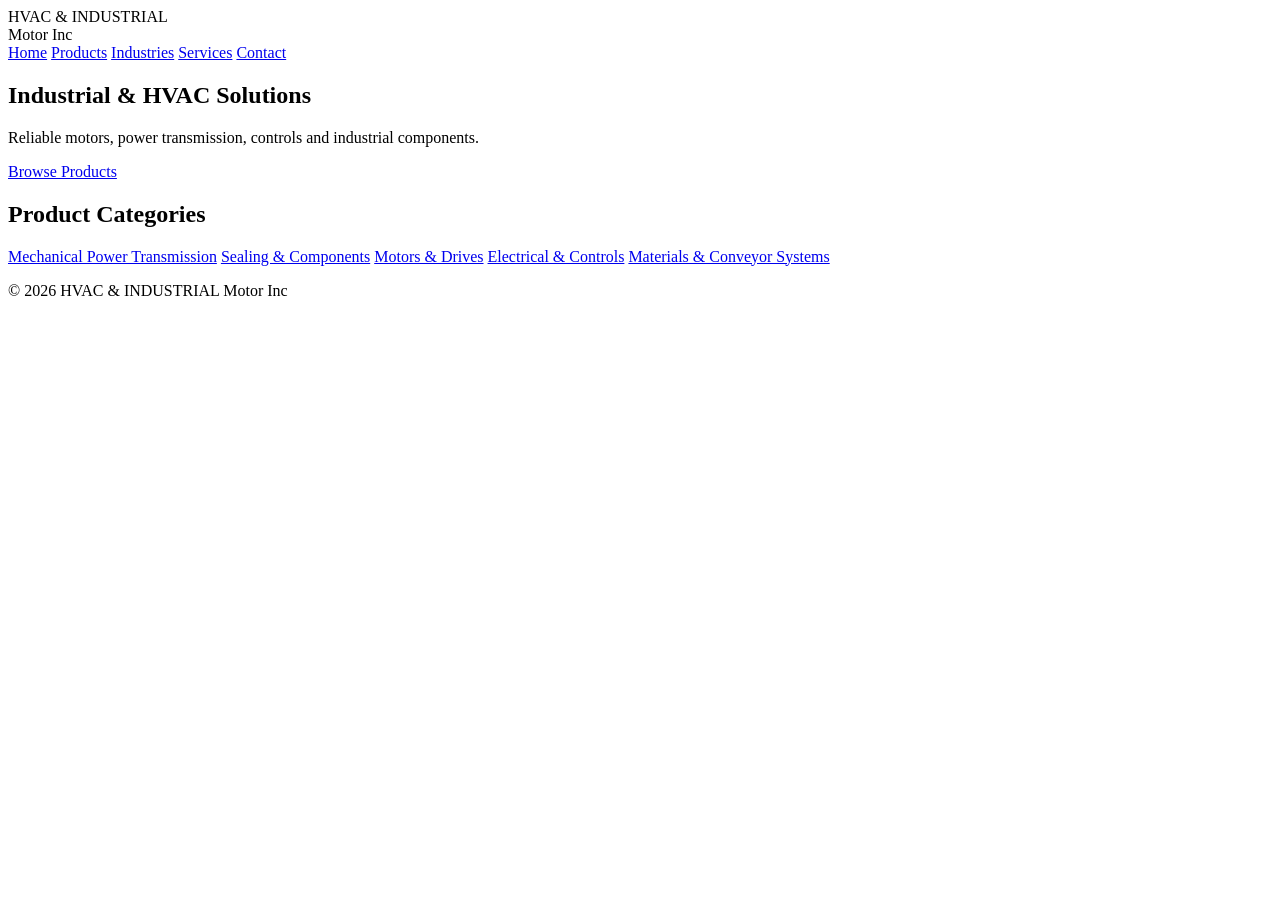
==== index.html @ f73acee6 "1commit" ====
<!DOCTYPE html>
<html lang="en">
<head>
<meta charset="UTF-8">
<meta name="viewport" content="width=device-width, initial-scale=1.0">
<title>HVAC & INDUSTRIAL Motor Inc</title>

<link href="https://fonts.googleapis.com/css2?family=Montserrat:wght@400;600;700&display=swap" rel="stylesheet">
<link rel="stylesheet" href="styles.css">
</head>
<body>

<header class="header">
  <div class="container header-flex">
    <div class="logo">HVAC & INDUSTRIAL<br><span>Motor Inc</span></div>
    <nav>
      <a href="index.html">Home</a>
      <a href="products.html">Products</a>
      <a href="#">Industries</a>
      <a href="#">Services</a>
      <a href="#">Contact</a>
    </nav>
  </div>
</header>

<section class="hero">
  <div class="container">
    <h1>Industrial & HVAC Solutions</h1>
    <p>Reliable motors, power transmission, controls and industrial components.</p>
    <a href="products.html" class="btn">Browse Products</a>
  </div>
</section>

<section class="products-preview">
  <div class="container">
    <h2>Product Categories</h2>

    <div class="grid">
      <a href="category.html?cat=mechanical" class="card">Mechanical Power Transmission</a>
      <a href="category.html?cat=sealing" class="card">Sealing & Components</a>
      <a href="category.html?cat=motors" class="card">Motors & Drives</a>
      <a href="category.html?cat=electrical" class="card">Electrical & Controls</a>
      <a href="category.html?cat=materials" class="card">Materials & Conveyor Systems</a>
    </div>
  </div>
</section>

<footer class="footer">
  <p>© 2026 HVAC & INDUSTRIAL Motor Inc</p>
</footer>

</body>
</html>
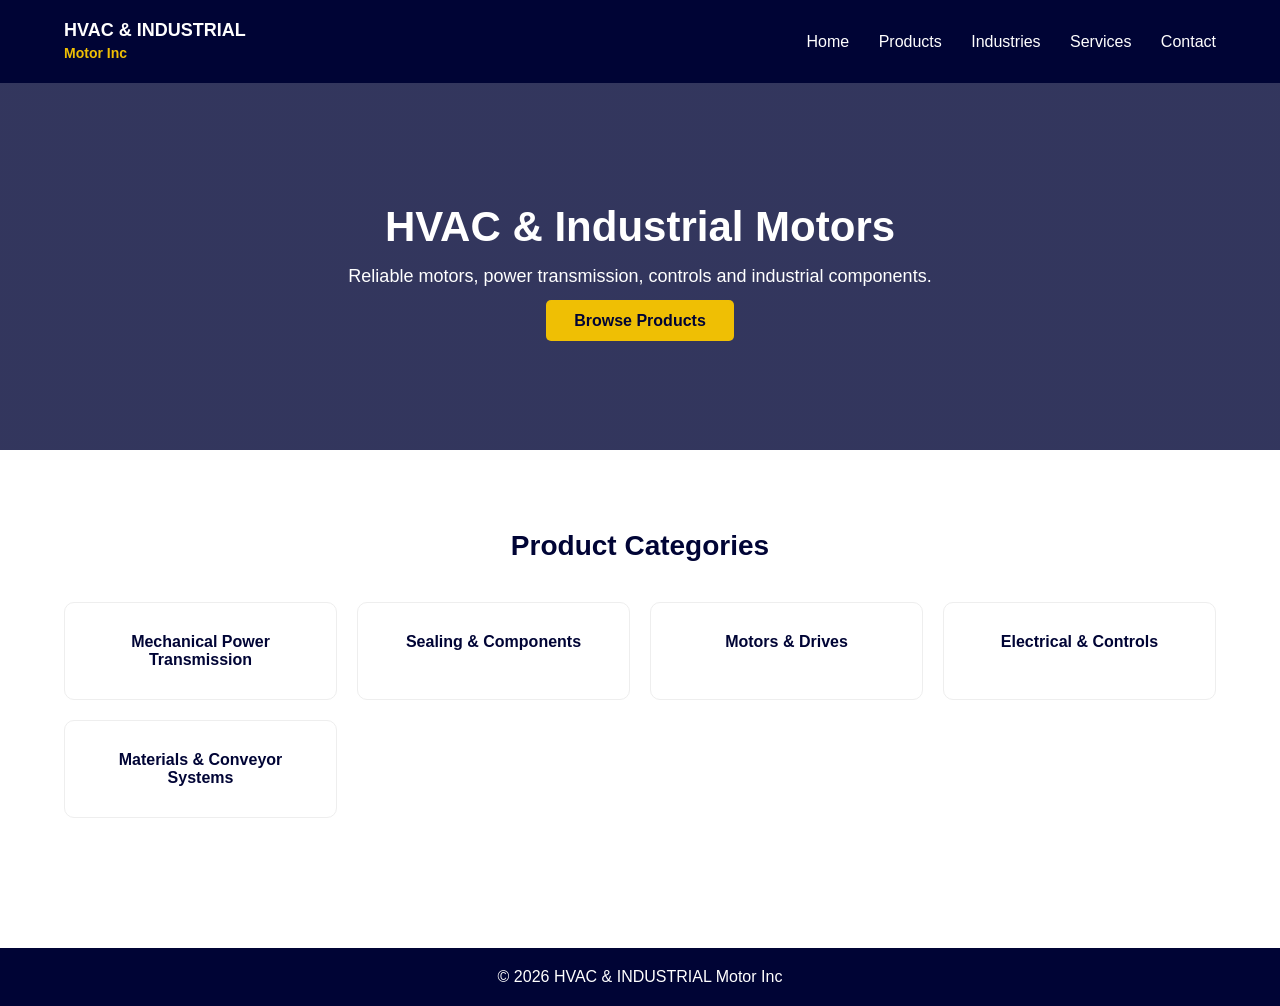
==== commit 289ef449: "name change" ====
--- a/index.html
+++ b/index.html
@@ -25,7 +25,7 @@
 
 <section class="hero">
   <div class="container">
-    <h1>Industrial & HVAC Solutions</h1>
+    <h1>HVAC & Industrial Motors</h1>
     <p>Reliable motors, power transmission, controls and industrial components.</p>
     <a href="products.html" class="btn">Browse Products</a>
   </div>
--- a/styles.css
+++ b/styles.css
@@ -0,0 +1,198 @@
+/* RESET */
+* {
+  margin: 0;
+  padding: 0;
+  box-sizing: border-box;
+}
+
+body {
+  font-family: 'Montserrat', sans-serif;
+  background: #ffffff;
+  color: #000435;
+}
+
+/* GLOBAL */
+.container {
+  width: 90%;
+  max-width: 1200px;
+  margin: auto;
+}
+
+a {
+  text-decoration: none;
+  color: inherit;
+}
+
+/* HEADER */
+.header {
+  background: #000435;
+  color: white;
+  padding: 20px 0;
+}
+
+.header-flex {
+  display: flex;
+  justify-content: space-between;
+  align-items: center;
+}
+
+.logo {
+  font-weight: 700;
+  font-size: 18px;
+  line-height: 1.2;
+}
+
+.logo span {
+  color: #efbf04;
+  font-size: 14px;
+}
+
+nav a {
+  margin-left: 25px;
+  font-weight: 500;
+  transition: 0.3s;
+}
+
+nav a:hover {
+  color: #efbf04;
+}
+
+/* HERO */
+.hero {
+  background: linear-gradient(rgba(0,4,53,0.8), rgba(0,4,53,0.8)),
+              url('https://images.unsplash.com/photo-1581091870622-3b9b8d3f8c9b') center/cover;
+  color: white;
+  padding: 120px 0;
+  text-align: center;
+}
+
+.hero h1 {
+  font-size: 42px;
+  margin-bottom: 15px;
+}
+
+.hero p {
+  font-size: 18px;
+  margin-bottom: 25px;
+}
+
+.btn {
+  background: #efbf04;
+  color: #000435;
+  padding: 12px 28px;
+  border-radius: 5px;
+  font-weight: 600;
+  transition: 0.3s;
+}
+
+.btn:hover {
+  background: #d4a903;
+}
+
+/* PRODUCTS PREVIEW */
+.products-preview {
+  padding: 80px 0;
+  text-align: center;
+}
+
+.products-preview h2 {
+  margin-bottom: 40px;
+  font-size: 28px;
+}
+
+/* GRID */
+.grid {
+  display: grid;
+  grid-template-columns: repeat(auto-fit, minmax(220px, 1fr));
+  gap: 20px;
+}
+
+/* CARDS */
+.card {
+  background: white;
+  border: 1px solid #eee;
+  padding: 30px;
+  border-radius: 10px;
+  transition: 0.3s;
+  font-weight: 600;
+}
+
+.card:hover {
+  transform: translateY(-5px);
+  border-color: #efbf04;
+  box-shadow: 0 10px 25px rgba(0,0,0,0.08);
+}
+
+/* CATALOG */
+.catalog {
+  padding: 80px 0;
+}
+
+.catalog h1 {
+  margin-bottom: 20px;
+}
+
+/* SEARCH */
+#search {
+  width: 100%;
+  padding: 12px;
+  margin-bottom: 30px;
+  border: 1px solid #ccc;
+  border-radius: 5px;
+}
+
+/* PRODUCT CARD (dinámicos) */
+.product {
+  border: 1px solid #eee;
+  padding: 20px;
+  border-radius: 8px;
+  transition: 0.3s;
+}
+
+.product:hover {
+  border-color: #efbf04;
+  box-shadow: 0 5px 15px rgba(0,0,0,0.08);
+}
+
+.product h3 {
+  margin-bottom: 10px;
+}
+
+.product p {
+  font-size: 14px;
+  color: #555;
+}
+
+/* FOOTER */
+.footer {
+  background: #000435;
+  color: white;
+  text-align: center;
+  padding: 20px 0;
+  margin-top: 50px;
+}
+
+/* RESPONSIVE */
+@media (max-width: 768px) {
+  .hero h1 {
+    font-size: 28px;
+  }
+
+  nav {
+    display: none; /* luego puedes hacer menu mobile */
+  }
+}
+
+
+.card img {
+  width: 100%;
+  height: 160px;
+  object-fit: cover;
+  border-radius: 8px;
+  margin-bottom: 10px;
+}
+
+.card h3 {
+  font-size: 16px;
+  text-align: center;
+}
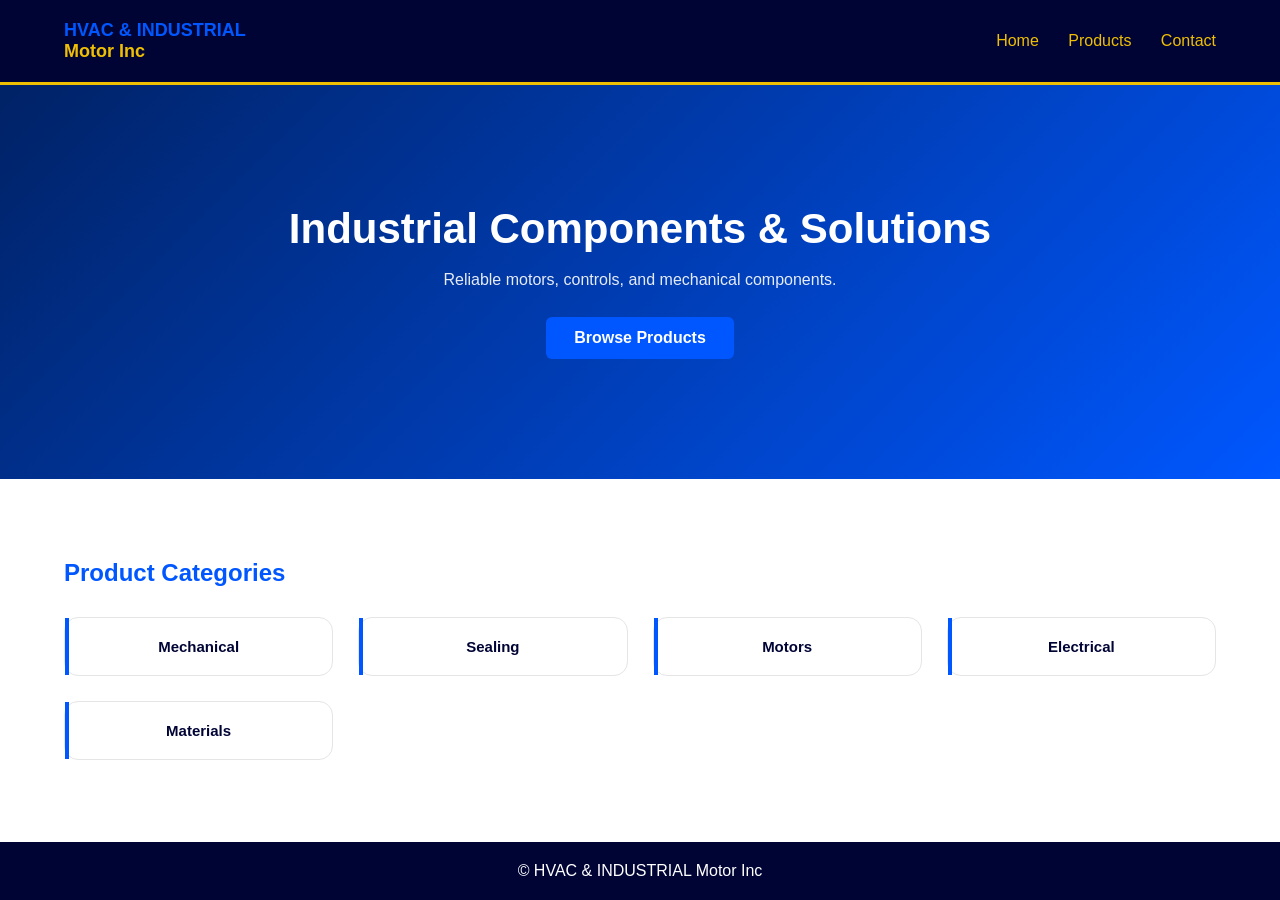
==== commit b4b0b713: "v3" ====
--- a/index.html
+++ b/index.html
@@ -3,51 +3,55 @@
 <head>
 <meta charset="UTF-8">
 <meta name="viewport" content="width=device-width, initial-scale=1.0">
-<title>HVAC & INDUSTRIAL Motor Inc</title>
+<title>HVAC & INDUSTRIAL</title>
 
-<link href="https://fonts.googleapis.com/css2?family=Montserrat:wght@400;600;700&display=swap" rel="stylesheet">
 <link rel="stylesheet" href="styles.css">
 </head>
+
 <body>
 
 <header class="header">
   <div class="container header-flex">
     <div class="logo">HVAC & INDUSTRIAL<br><span>Motor Inc</span></div>
+
     <nav>
       <a href="index.html">Home</a>
       <a href="products.html">Products</a>
-      <a href="#">Industries</a>
-      <a href="#">Services</a>
-      <a href="#">Contact</a>
+      <a href="contact.html">Contact</a>
     </nav>
   </div>
 </header>
 
+<main>
+
 <section class="hero">
   <div class="container">
-    <h1>HVAC & Industrial Motors</h1>
-    <p>Reliable motors, power transmission, controls and industrial components.</p>
+    <h1>Industrial Components & Solutions</h1>
+    <p>Reliable motors, controls, and mechanical components.</p>
     <a href="products.html" class="btn">Browse Products</a>
   </div>
 </section>
 
-<section class="products-preview">
+<section class="catalog">
   <div class="container">
-    <h2>Product Categories</h2>
+    <h1>Product Categories</h1>
 
     <div class="grid">
-      <a href="category.html?cat=mechanical" class="card">Mechanical Power Transmission</a>
-      <a href="category.html?cat=sealing" class="card">Sealing & Components</a>
-      <a href="category.html?cat=motors" class="card">Motors & Drives</a>
-      <a href="category.html?cat=electrical" class="card">Electrical & Controls</a>
-      <a href="category.html?cat=materials" class="card">Materials & Conveyor Systems</a>
+      <a href="category.html?cat=mechanical" class="card"><h3>Mechanical</h3></a>
+      <a href="category.html?cat=sealing" class="card"><h3>Sealing</h3></a>
+      <a href="category.html?cat=motors" class="card"><h3>Motors</h3></a>
+      <a href="category.html?cat=electrical" class="card"><h3>Electrical</h3></a>
+      <a href="category.html?cat=materials" class="card"><h3>Materials</h3></a>
     </div>
+
   </div>
 </section>
 
+</main>
+
 <footer class="footer">
-  <p>© 2026 HVAC & INDUSTRIAL Motor Inc</p>
+  <p>© HVAC & INDUSTRIAL Motor Inc</p>
 </footer>
 
 </body>
-</html>
+</html>
--- a/styles.css
+++ b/styles.css
@@ -1,3 +1,12 @@
+/* VARIABLES */
+:root {
+  --primary-blue: #0057ff;
+  --deep-blue: #000435;
+  --accent-yellow: #efbf04;
+  --light: #ffffff;
+  --gray: #f5f5f5;
+}
+
 /* RESET */
 * {
   margin: 0;
@@ -5,13 +14,23 @@
   box-sizing: border-box;
 }
 
+html, body {
+  height: 100%;
+}
+
 body {
   font-family: 'Montserrat', sans-serif;
-  background: #ffffff;
-  color: #000435;
-}
-
-/* GLOBAL */
+  background: var(--light);
+  color: var(--deep-blue);
+  display: flex;
+  flex-direction: column;
+}
+
+/* LAYOUT */
+main {
+  flex: 1;
+}
+
 .container {
   width: 90%;
   max-width: 1200px;
@@ -25,9 +44,10 @@
 
 /* HEADER */
 .header {
-  background: #000435;
-  color: white;
+  background: var(--deep-blue);
+  color: #fff;
   padding: 20px 0;
+  border-bottom: 3px solid var(--accent-yellow);
 }
 
 .header-flex {
@@ -39,88 +59,123 @@
 .logo {
   font-weight: 700;
   font-size: 18px;
-  line-height: 1.2;
+  color: var(--primary-blue);
 }
 
 .logo span {
-  color: #efbf04;
-  font-size: 14px;
+  color: var(--accent-yellow);
 }
 
 nav a {
   margin-left: 25px;
-  font-weight: 500;
-  transition: 0.3s;
+  color: var(--accent-yellow);
+  transition: 0.25s;
 }
 
 nav a:hover {
-  color: #efbf04;
+  color: #fff;
 }
 
 /* HERO */
 .hero {
-  background: linear-gradient(rgba(0,4,53,0.8), rgba(0,4,53,0.8)),
-              url('https://images.unsplash.com/photo-1581091870622-3b9b8d3f8c9b') center/cover;
-  color: white;
+  background: linear-gradient(135deg, #002266, var(--primary-blue));
+  color: #fff;
   padding: 120px 0;
   text-align: center;
 }
 
 .hero h1 {
   font-size: 42px;
-  margin-bottom: 15px;
+  margin-bottom: 18px;
 }
 
 .hero p {
-  font-size: 18px;
-  margin-bottom: 25px;
-}
-
+  margin-bottom: 28px;
+  opacity: 0.9;
+}
+
+/* BUTTON */
 .btn {
-  background: #efbf04;
-  color: #000435;
+  display: inline-block;
+  background: var(--primary-blue);
+  color: #fff;
   padding: 12px 28px;
-  border-radius: 5px;
+  border-radius: 6px;
   font-weight: 600;
-  transition: 0.3s;
+  transition: 0.25s;
 }
 
 .btn:hover {
-  background: #d4a903;
-}
-
-/* PRODUCTS PREVIEW */
-.products-preview {
-  padding: 80px 0;
-  text-align: center;
-}
-
-.products-preview h2 {
-  margin-bottom: 40px;
-  font-size: 28px;
+  background: var(--accent-yellow);
+  color: #000;
 }
 
 /* GRID */
 .grid {
   display: grid;
   grid-template-columns: repeat(auto-fit, minmax(220px, 1fr));
-  gap: 20px;
-}
-
-/* CARDS */
+  gap: 25px;
+}
+
+/* CARD */
 .card {
-  background: white;
-  border: 1px solid #eee;
-  padding: 30px;
-  border-radius: 10px;
-  transition: 0.3s;
+  background: #fff;
+  border-radius: 14px;
+  padding: 20px;
+  text-align: center;
+  cursor: pointer;
+  border: 1px solid #e5e5e5;
+  transition: 0.25s;
+  position: relative;
+}
+
+.card::before {
+  content: "";
+  position: absolute;
+  left: 0;
+  top: 0;
+  width: 4px;
+  height: 100%;
+  background: var(--primary-blue);
+  transition: 0.25s;
+}
+
+.card:hover {
+  transform: translateY(-6px);
+  box-shadow: 0 12px 30px rgba(0,0,0,0.08);
+}
+
+.card:hover::before {
+  background: var(--accent-yellow);
+}
+
+/* IMAGES */
+.card img {
+  width: 100%;
+  height: 130px;
+  object-fit: contain;
+  padding: 10px;
+  margin-bottom: 10px;
+  transition: 0.25s;
+}
+
+.img-small {
+  height: 105px !important;
+  transform: scale(0.95);
+}
+
+.card:hover img {
+  transform: scale(1.05);
+}
+
+.card:hover .img-small {
+  transform: scale(1);
+}
+
+/* TITLES */
+.card h3 {
+  font-size: 15px;
   font-weight: 600;
-}
-
-.card:hover {
-  transform: translateY(-5px);
-  border-color: #efbf04;
-  box-shadow: 0 10px 25px rgba(0,0,0,0.08);
 }
 
 /* CATALOG */
@@ -129,7 +184,8 @@
 }
 
 .catalog h1 {
-  margin-bottom: 20px;
+  margin-bottom: 30px;
+  color: var(--primary-blue);
 }
 
 /* SEARCH */
@@ -137,62 +193,155 @@
   width: 100%;
   padding: 12px;
   margin-bottom: 30px;
+  border-radius: 6px;
   border: 1px solid #ccc;
-  border-radius: 5px;
-}
-
-/* PRODUCT CARD (dinámicos) */
-.product {
-  border: 1px solid #eee;
-  padding: 20px;
-  border-radius: 8px;
-  transition: 0.3s;
-}
-
-.product:hover {
-  border-color: #efbf04;
-  box-shadow: 0 5px 15px rgba(0,0,0,0.08);
-}
-
-.product h3 {
-  margin-bottom: 10px;
-}
-
-.product p {
-  font-size: 14px;
-  color: #555;
+}
+
+/* CONTACT */
+.contact-page {
+  padding: 100px 0;
+  text-align: center;
+}
+
+.contact-grid {
+  display: grid;
+  gap: 20px;
+  justify-content: center;
+}
+
+.contact-card {
+  background: var(--gray);
+  padding: 15px 25px;
+  border-radius: 10px;
+  transition: 0.25s;
+}
+
+.contact-card:hover {
+  background: var(--accent-yellow);
+  color: #000;
+  transform: translateY(-4px);
 }
 
 /* FOOTER */
 .footer {
-  background: #000435;
-  color: white;
-  text-align: center;
-  padding: 20px 0;
-  margin-top: 50px;
+  background: var(--deep-blue);
+  color: #fff;
+  text-align: center;
+  padding: 20px;
+  margin-top: auto;
 }
 
 /* RESPONSIVE */
 @media (max-width: 768px) {
+
+  .header-flex {
+    flex-direction: column;
+    gap: 10px;
+  }
+
+  nav {
+    display: none;
+  }
+
   .hero h1 {
     font-size: 28px;
   }
 
-  nav {
-    display: none; /* luego puedes hacer menu mobile */
-  }
-}
-
-
-.card img {
+  .grid {
+    grid-template-columns: repeat(2, 1fr);
+    gap: 15px;
+  }
+
+  .card {
+    padding: 15px;
+  }
+
+  .card img {
+    height: 110px;
+  }
+
+  .img-small {
+    height: 90px !important;
+  }
+
+  .card h3 {
+    font-size: 13px;
+  }
+}
+
+/* LOCATION */
+.location {
+  padding: 100px 0;
+  background: #f9fafc;
+}
+
+.location h2 {
+  text-align: center;
+  margin-bottom: 50px;
+  color: var(--primary-blue);
+  font-size: 28px;
+}
+
+.location-grid {
+  display: grid;
+  grid-template-columns: 1fr 1fr;
+  gap: 50px;
+  align-items: center;
+}
+
+/* INFO */
+.location-info {
+  background: #fff;
+  padding: 30px;
+  border-radius: 14px;
+  border: 1px solid #e5e5e5;
+  box-shadow: 0 10px 30px rgba(0,0,0,0.05);
+}
+
+.location-info h3 {
+  margin-bottom: 10px;
+}
+
+.location-info p {
+  margin-bottom: 8px;
+  color: #444;
+}
+
+/* 🔥 CLICKABLE ADDRESS */
+.location-link {
+  display: block;
+  margin-bottom: 15px;
+  transition: 0.2s;
+}
+
+.location-link:hover {
+  color: var(--primary-blue);
+  transform: translateX(5px);
+}
+
+/* MAP */
+.map-box {
   width: 100%;
-  height: 160px;
-  object-fit: cover;
-  border-radius: 8px;
-  margin-bottom: 10px;
-}
-
-.card h3 {
-  font-size: 16px;
-  text-align: center;
+  height: 380px;
+  border-radius: 14px;
+  overflow: hidden;
+  box-shadow: 0 10px 30px rgba(0,0,0,0.08);
+}
+
+.map-box iframe {
+  width: 100%;
+  height: 100%;
+  border: 0;
+}
+
+/* MOBILE */
+@media (max-width: 768px) {
+  .location-grid {
+    grid-template-columns: 1fr;
+    gap: 30px;
+  }
+
+  .map-box {
+    height: 300px;
+  }
 }
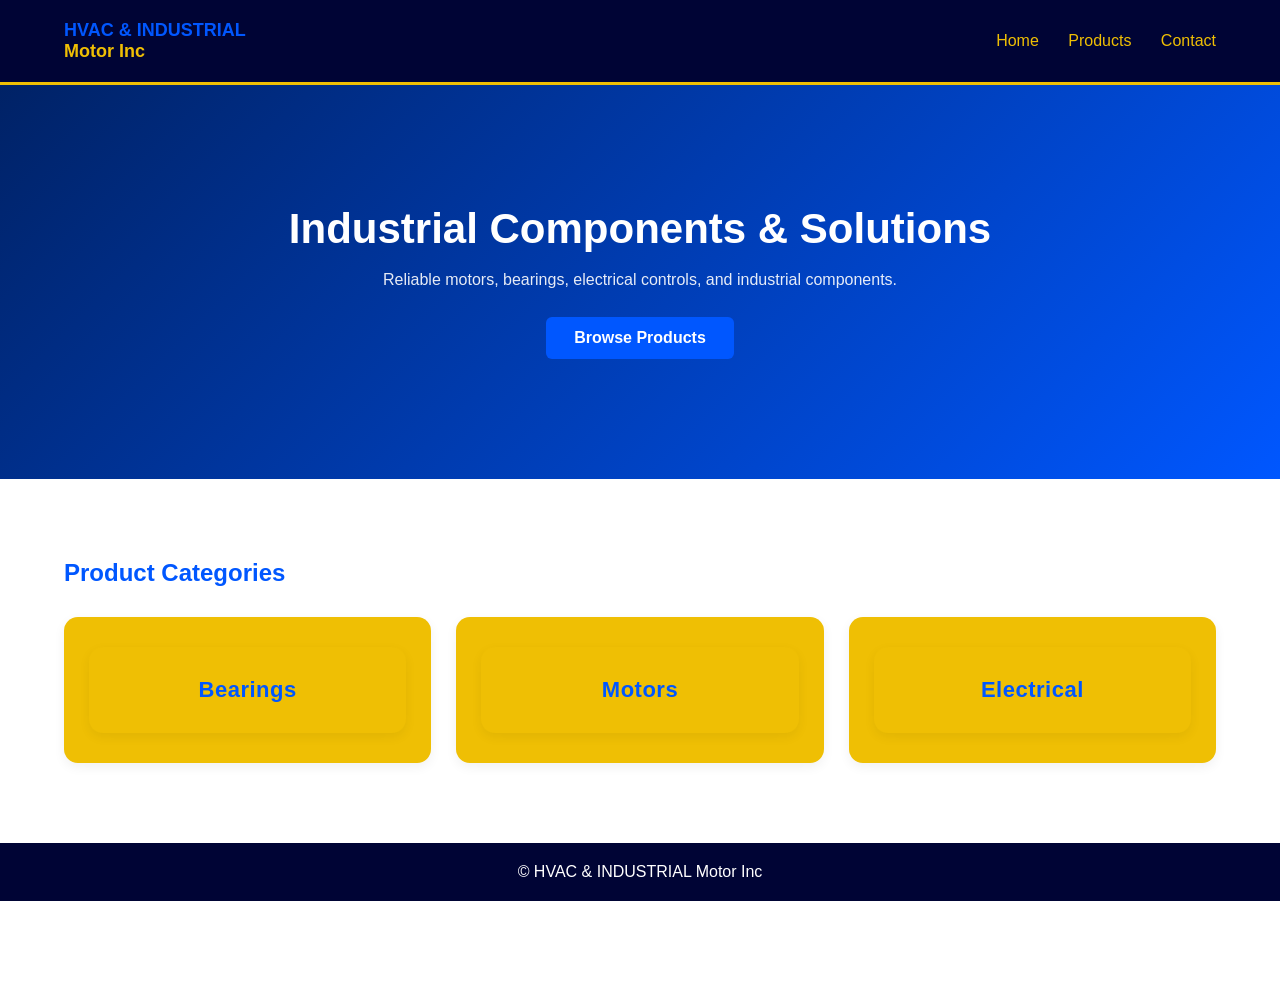
==== commit 52d7ab4b: "pagev4" ====
--- a/index.html
+++ b/index.html
@@ -12,39 +12,112 @@
 
 <header class="header">
   <div class="container header-flex">
-    <div class="logo">HVAC & INDUSTRIAL<br><span>Motor Inc</span></div>
+
+    <div class="logo">
+      HVAC & INDUSTRIAL<br>
+      <span>Motor Inc</span>
+    </div>
 
     <nav>
       <a href="index.html">Home</a>
       <a href="products.html">Products</a>
       <a href="contact.html">Contact</a>
     </nav>
+
   </div>
 </header>
 
 <main>
 
+<!-- HERO -->
 <section class="hero">
   <div class="container">
+
     <h1>Industrial Components & Solutions</h1>
-    <p>Reliable motors, controls, and mechanical components.</p>
-    <a href="products.html" class="btn">Browse Products</a>
+
+    <p>
+      Reliable motors, bearings, electrical controls,
+      and industrial components.
+    </p>
+
+    <a href="products.html" class="btn">
+      Browse Products
+    </a>
+
   </div>
 </section>
 
+<!-- PRODUCT CATEGORIES -->
 <section class="catalog">
+
   <div class="container">
+
     <h1>Product Categories</h1>
 
     <div class="grid">
-      <a href="category.html?cat=mechanical" class="card"><h3>Mechanical</h3></a>
-      <a href="category.html?cat=sealing" class="card"><h3>Sealing</h3></a>
-      <a href="category.html?cat=motors" class="card"><h3>Motors</h3></a>
-      <a href="category.html?cat=electrical" class="card"><h3>Electrical</h3></a>
-      <a href="category.html?cat=materials" class="card"><h3>Materials</h3></a>
+
+      <!-- BEARINGS -->
+      <div class="category-card">
+
+        <div class="category-card">
+          <h3>Bearings</h3>
+        </div>
+
+        <div class="hover-products">
+
+          <p>- Bearings</p>
+          <p>- Mounting Bearings</p>
+          <p>- Oil Seals</p>
+          <p>- Pulleys & Belts</p>
+          <p>- Chain & Sprockets</p>
+          <p>- Couplings</p>
+          <p>- Mechanical Seals</p>
+          <p>- Wheels</p>
+
+        </div>
+
+      </div>
+
+      <!-- MOTORS -->
+      <div class="category-card">
+
+        <div class="category-card">
+          <h3>Motors</h3>
+        </div>
+
+        <div class="hover-products">
+
+          <p>- Motors</p>
+          <p>- Pool & Spa Motors</p>
+          <p>- Reducer & Gearmotors</p>
+
+        </div>
+
+      </div>
+
+      <!-- ELECTRICAL -->
+      <div class="category-card">
+
+        <div class="category-card">
+          <h3>Electrical</h3>
+        </div>
+
+        <div class="hover-products">
+
+          <p>- Electric & Industrial Controls</p>
+          <p>- HVAC Control System</p>
+          <p>- Lighting</p>
+          <p>- Magnet Wire & Rewinding Materials</p>
+          <p>- Conveyor Belt</p>
+
+        </div>
+
+      </div>
+
     </div>
 
   </div>
+
 </section>
 
 </main>
--- a/styles.css
+++ b/styles.css
@@ -344,4 +344,177 @@
   .map-box {
     height: 300px;
   }
+}
+
+
+
+/* ==================================
+   HOME CATEGORY CARDS (NEW)
+================================== */
+
+/* ==================================
+   HOME CATEGORY CARDS
+================================== */
+
+.category-card {
+  background: var(--accent-yellow);
+
+  border-radius: 14px;
+  padding: 30px 25px;
+
+  text-align: center;
+
+  border: none;
+
+  transition: all 0.25s ease;
+
+  position: relative;
+
+  cursor: pointer;
+
+  overflow: visible;
+
+  box-shadow: 0 4px 12px rgba(0,0,0,0.06);
+}
+
+.category-card h3 {
+
+  color: var(--primary-blue);
+
+  font-size: 22px;
+
+  font-weight: 700;
+
+  letter-spacing: 0.5px;
+}
+
+.category-card:hover {
+
+  transform: translateY(-4px);
+
+  box-shadow: 0 12px 25px rgba(0,0,0,0.12);
+
+  background: #ffd633;
+}
+
+/* ==================================
+   HOVER PRODUCTS POPUP
+================================== */
+
+.hover-products {
+
+  position: absolute;
+
+  top: calc(100% + 5px);
+  left: 0;
+
+  width: 100%;
+
+  background: white;
+
+  border-radius: 12px;
+
+  padding: 15px 20px;
+
+  text-align: left;
+
+  opacity: 0;
+  visibility: hidden;
+
+  transform: translateY(-10px);
+
+  transition: all 0.25s ease;
+
+  box-shadow: 0 10px 25px rgba(0,0,0,0.08);
+
+  z-index: 999;
+}
+
+.hover-products p {
+
+  margin: 8px 0;
+
+  color: #444;
+
+  font-size: 14px;
+
+  font-weight: 500;
+
+  transition: all 0.2s ease;
+}
+
+.hover-products p:hover {
+
+  color: var(--primary-blue);
+
+  padding-left: 6px;
+}
+
+.category-card:hover .hover-products {
+
+  opacity: 1;
+
+  visibility: visible;
+
+  transform: translateY(0);
+}
+
+/* MOBILE */
+
+@media (max-width: 768px) {
+
+  .category-card {
+    padding: 20px;
+  }
+
+  .category-card h3 {
+    font-size: 18px;
+  }
+
+  .hover-products {
+
+    position: static;
+
+    opacity: 1;
+    visibility: visible;
+
+    transform: none;
+
+    margin-top: 15px;
+
+    border-radius: 10px;
+
+    box-shadow: none;
+  }
+
+}
+
+/* MOBILE */
+
+@media (max-width: 768px) {
+
+  .category-card {
+    padding: 20px;
+  }
+
+  .category-card h3 {
+    font-size: 16px;
+  }
+
+  .hover-products {
+
+    position: static;
+
+    opacity: 1;
+    visibility: visible;
+
+    transform: none;
+
+    margin-top: 15px;
+
+    border-radius: 10px;
+
+    box-shadow: none;
+  }
+
 }
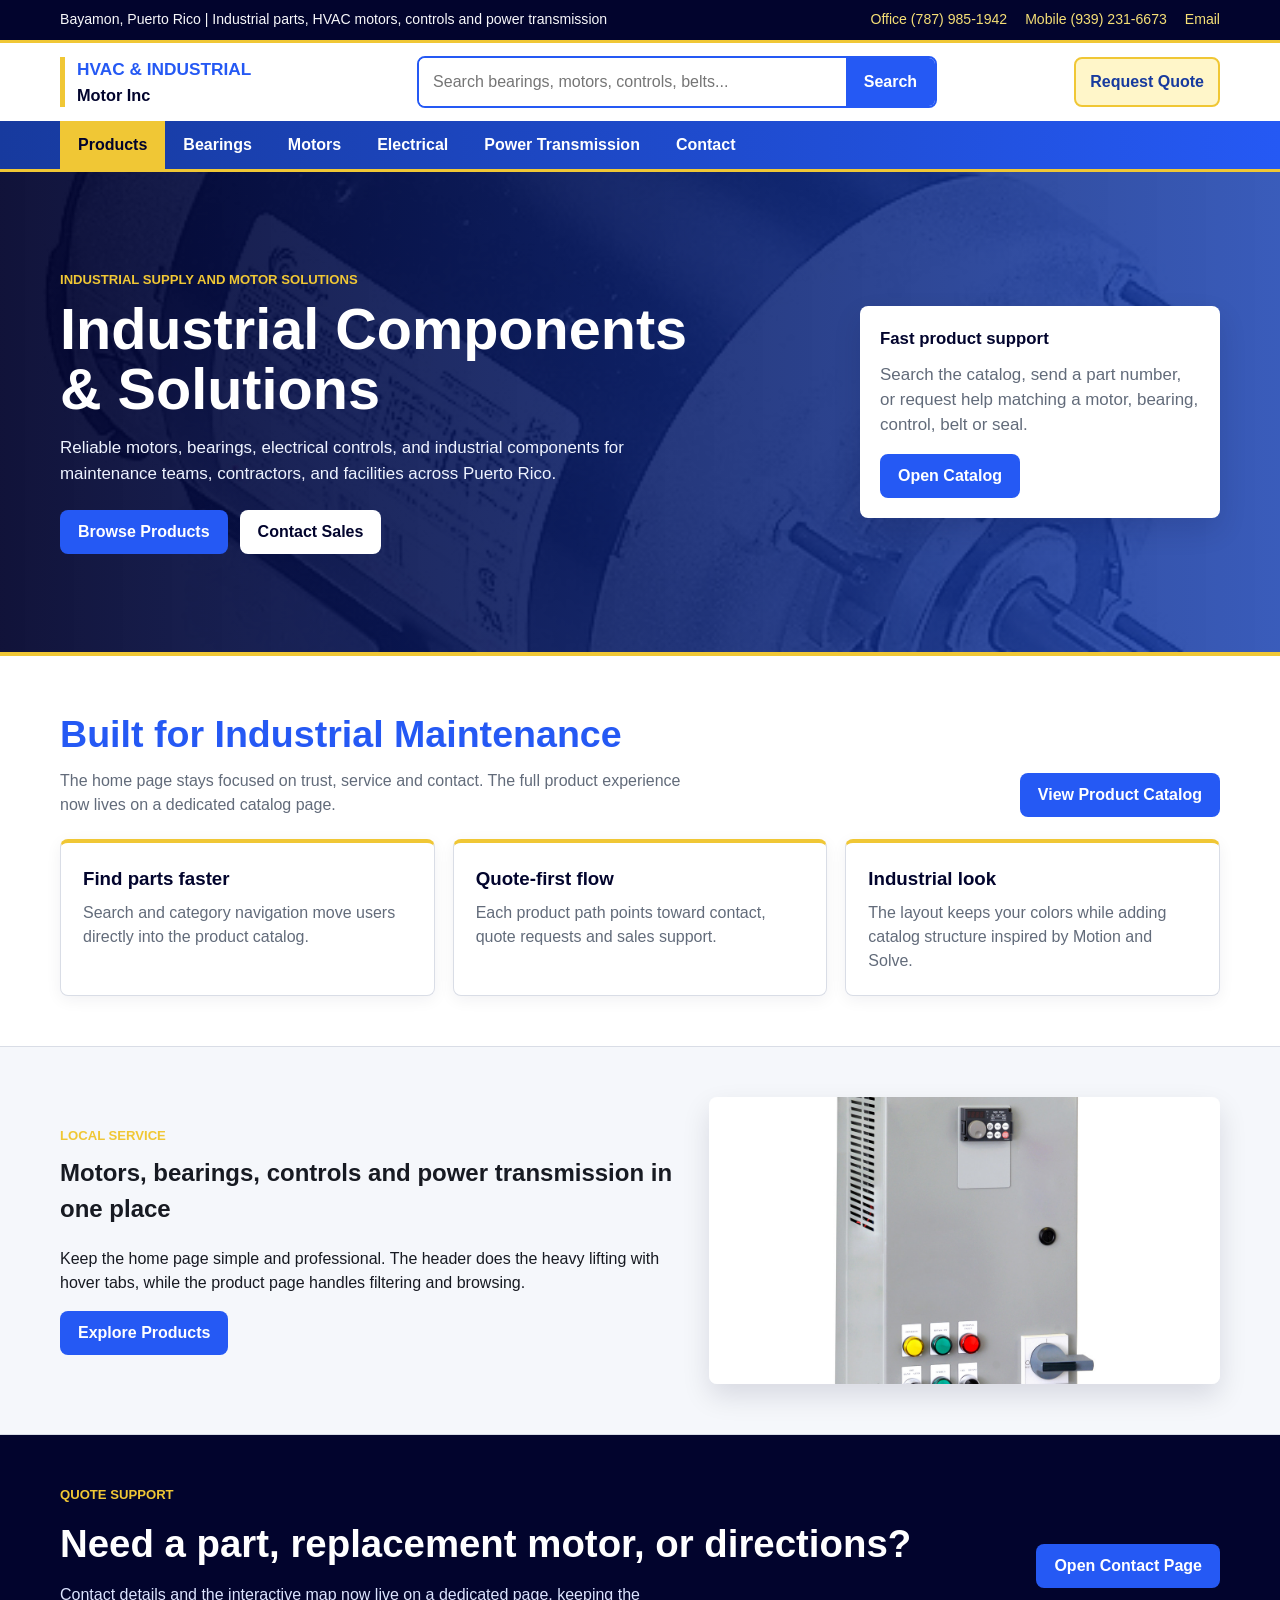
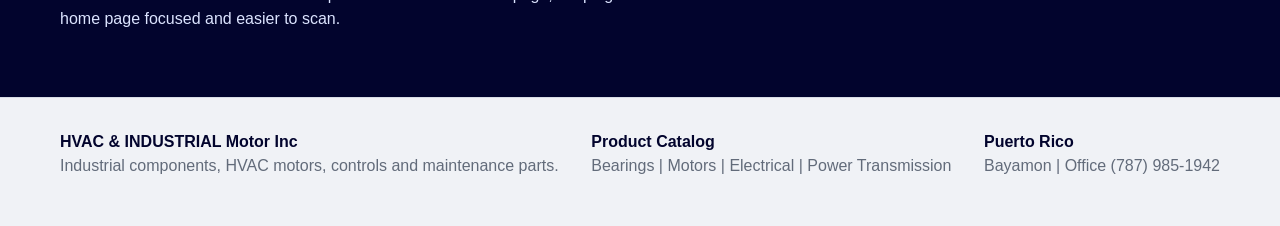
==== commit b23c6ec0: "hvac-cambio" ====
--- a/index.html
+++ b/index.html
@@ -1,130 +1,177 @@
-<!DOCTYPE html>
+<!doctype html>
 <html lang="en">
 <head>
-<meta charset="UTF-8">
-<meta name="viewport" content="width=device-width, initial-scale=1.0">
-<title>HVAC & INDUSTRIAL</title>
-
-<link rel="stylesheet" href="styles.css">
+  <meta charset="utf-8">
+  <meta name="viewport" content="width=device-width, initial-scale=1">
+  <title>HVAC & INDUSTRIAL Motor Inc | Rebrand Concept</title>
+  <link rel="stylesheet" href="hvac-rebrand.css">
 </head>
-
 <body>
-
-<header class="header">
-  <div class="container header-flex">
-
-    <div class="logo">
-      HVAC & INDUSTRIAL<br>
-      <span>Motor Inc</span>
+  <div class="topbar">
+    <div class="wrap">
+      <span>Bayamon, Puerto Rico | Industrial parts, HVAC motors, controls and power transmission</span>
+      <div class="quick-links" aria-label="Quick contact">
+        <a href="tel:+17879851942">Office (787) 985-1942</a>
+        <a href="tel:+19392316673">Mobile (939) 231-6673</a>
+        <a href="mailto:yousi.pacheco@hvacindustrialmotor.com">Email</a>
+      </div>
     </div>
-
-    <nav>
-      <a href="index.html">Home</a>
-      <a href="products.html">Products</a>
-      <a href="contact.html">Contact</a>
-    </nav>
-
-  </div>
-</header>
-
-<main>
-
-<!-- HERO -->
-<section class="hero">
-  <div class="container">
-
-    <h1>Industrial Components & Solutions</h1>
-
-    <p>
-      Reliable motors, bearings, electrical controls,
-      and industrial components.
-    </p>
-
-    <a href="products.html" class="btn">
-      Browse Products
-    </a>
-
-  </div>
-</section>
-
-<!-- PRODUCT CATEGORIES -->
-<section class="catalog">
-
-  <div class="container">
-
-    <h1>Product Categories</h1>
-
-    <div class="grid">
-
-      <!-- BEARINGS -->
-      <div class="category-card">
-
-        <div class="category-card">
-          <h3>Bearings</h3>
-        </div>
-
-        <div class="hover-products">
-
-          <p>- Bearings</p>
-          <p>- Mounting Bearings</p>
-          <p>- Oil Seals</p>
-          <p>- Pulleys & Belts</p>
-          <p>- Chain & Sprockets</p>
-          <p>- Couplings</p>
-          <p>- Mechanical Seals</p>
-          <p>- Wheels</p>
-
-        </div>
-
-      </div>
-
-      <!-- MOTORS -->
-      <div class="category-card">
-
-        <div class="category-card">
-          <h3>Motors</h3>
-        </div>
-
-        <div class="hover-products">
-
-          <p>- Motors</p>
-          <p>- Pool & Spa Motors</p>
-          <p>- Reducer & Gearmotors</p>
-
-        </div>
-
-      </div>
-
-      <!-- ELECTRICAL -->
-      <div class="category-card">
-
-        <div class="category-card">
-          <h3>Electrical</h3>
-        </div>
-
-        <div class="hover-products">
-
-          <p>- Electric & Industrial Controls</p>
-          <p>- HVAC Control System</p>
-          <p>- Lighting</p>
-          <p>- Magnet Wire & Rewinding Materials</p>
-          <p>- Conveyor Belt</p>
-
-        </div>
-
-      </div>
-
-    </div>
-
   </div>
 
-</section>
+  <header class="site-header">
+    <div class="wrap header-main">
+      <a class="brand" href="hvac-rebrand-concept.html" aria-label="HVAC & INDUSTRIAL Motor Inc home">
+        <strong>HVAC & INDUSTRIAL</strong>
+        <span>Motor Inc</span>
+      </a>
+      <form class="search" role="search" action="hvac-products.html">
+        <input name="q" type="search" placeholder="Search bearings, motors, controls, belts...">
+        <button type="submit">Search</button>
+      </form>
+      <a class="account-cta" href="hvac-contact.html">Request Quote</a>
+    </div>
+    <nav class="main-nav" aria-label="Main navigation">
+      <div class="wrap nav-list">
+        <div class="nav-item"><a class="nav-link active" href="hvac-products.html">Products</a></div>
+        <div class="nav-item">
+          <a class="nav-link" href="hvac-products.html?category=bearings">Bearings</a>
+          <div class="mega-menu">
+            <h3>Bearings</h3>
+            <div class="mega-products">
+              <a href="hvac-products.html?q=Bearings">Bearings</a>
+              <a href="hvac-products.html?q=Mounting%20Bearings">Mounting Bearings</a>
+              <a href="hvac-products.html?q=Oil%20Seals">Oil Seals</a>
+              <a href="hvac-products.html?q=Mechanical%20Seals">Mechanical Seals</a>
+            </div>
+          </div>
+        </div>
+        <div class="nav-item">
+          <a class="nav-link" href="hvac-products.html?category=motors">Motors</a>
+          <div class="mega-menu">
+            <h3>Motors</h3>
+            <div class="mega-products">
+              <a href="hvac-products.html?q=Motors">Motors</a>
+              <a href="hvac-products.html?q=Pool%20%26%20Spa%20Motors">Pool & Spa Motors</a>
+              <a href="hvac-products.html?q=Reducer%20%26%20Gearmotors">Reducer & Gearmotors</a>
+            </div>
+          </div>
+        </div>
+        <div class="nav-item">
+          <a class="nav-link" href="hvac-products.html?category=electrical">Electrical</a>
+          <div class="mega-menu">
+            <h3>Electrical</h3>
+            <div class="mega-products">
+              <a href="hvac-products.html?q=Electric%20%26%20Industrial%20Controls">Electric & Industrial Controls</a>
+              <a href="hvac-products.html?q=HVAC%20Control%20System">HVAC Control System</a>
+              <a href="hvac-products.html?q=Lighting">Lighting</a>
+              <a href="hvac-products.html?q=Magnet%20Wire">Magnet Wire & Rewinding Materials</a>
+            </div>
+          </div>
+        </div>
+        <div class="nav-item">
+          <a class="nav-link" href="hvac-products.html?category=power">Power Transmission</a>
+          <div class="mega-menu">
+            <h3>Power Transmission</h3>
+            <div class="mega-products">
+              <a href="hvac-products.html?q=Pulleys%20%26%20Belts">Pulleys & Belts</a>
+              <a href="hvac-products.html?q=Chain%20%26%20Sprockets">Chain & Sprockets</a>
+              <a href="hvac-products.html?q=Conveyor%20Belt">Conveyor Belt</a>
+            </div>
+          </div>
+        </div>
+        <div class="nav-item"><a class="nav-link" href="hvac-contact.html">Contact</a></div>
+      </div>
+    </nav>
+  </header>
 
-</main>
+  <main>
+    <section class="hero">
+      <div class="wrap hero-grid">
+        <div class="hero-copy">
+          <div class="eyebrow">Industrial supply and motor solutions</div>
+          <h1>Industrial Components & Solutions</h1>
+          <p>Reliable motors, bearings, electrical controls, and industrial components for maintenance teams, contractors, and facilities across Puerto Rico.</p>
+          <div class="hero-actions">
+            <a class="btn" href="hvac-products.html">Browse Products</a>
+            <a class="btn secondary" href="hvac-contact.html">Contact Sales</a>
+          </div>
+        </div>
+        <aside class="hero-panel">
+          <strong>Fast product support</strong>
+          <p>Search the catalog, send a part number, or request help matching a motor, bearing, control, belt or seal.</p>
+          <a class="btn" href="hvac-products.html">Open Catalog</a>
+        </aside>
+      </div>
+    </section>
 
-<footer class="footer">
-  <p>© HVAC & INDUSTRIAL Motor Inc</p>
-</footer>
+    <section>
+      <div class="wrap">
+        <div class="section-head">
+          <div>
+            <h2>Built for Industrial Maintenance</h2>
+            <p>The home page stays focused on trust, service and contact. The full product experience now lives on a dedicated catalog page.</p>
+          </div>
+          <a class="btn" href="hvac-products.html">View Product Catalog</a>
+        </div>
+        <div class="value-grid">
+          <article class="value-card">
+            <h3>Find parts faster</h3>
+            <p>Search and category navigation move users directly into the product catalog.</p>
+          </article>
+          <article class="value-card">
+            <h3>Quote-first flow</h3>
+            <p>Each product path points toward contact, quote requests and sales support.</p>
+          </article>
+          <article class="value-card">
+            <h3>Industrial look</h3>
+            <p>The layout keeps your colors while adding catalog structure inspired by Motion and Solve.</p>
+          </article>
+        </div>
+      </div>
+    </section>
 
+    <section class="featured-band">
+      <div class="wrap featured-grid">
+        <div>
+          <div class="eyebrow">Local service</div>
+          <h2>Motors, bearings, controls and power transmission in one place</h2>
+          <p>Keep the home page simple and professional. The header does the heavy lifting with hover tabs, while the product page handles filtering and browsing.</p>
+          <a class="btn" href="hvac-products.html">Explore Products</a>
+        </div>
+        <div class="featured-image">
+          <img src="https://guarionexvazquez6-maker.github.io/hvac/images/controls.jpeg" alt="Industrial controls">
+        </div>
+      </div>
+    </section>
+
+    <section class="contact-band">
+      <div class="wrap cta-grid">
+        <div class="contact-copy">
+          <div class="eyebrow">Quote support</div>
+          <h2>Need a part, replacement motor, or directions?</h2>
+          <p>Contact details and the interactive map now live on a dedicated page, keeping the home page focused and easier to scan.</p>
+        </div>
+        <a class="btn" href="hvac-contact.html">Open Contact Page</a>
+      </div>
+    </section>
+  </main>
+
+  <footer>
+    <div class="wrap footer-grid">
+      <div>
+        <strong>HVAC & INDUSTRIAL Motor Inc</strong>
+        <p>Industrial components, HVAC motors, controls and maintenance parts.</p>
+      </div>
+      <div>
+        <strong>Product Catalog</strong>
+        <p>Bearings | Motors | Electrical | Power Transmission</p>
+      </div>
+      <div>
+        <strong>Puerto Rico</strong>
+        <p>Bayamon | Office (787) 985-1942</p>
+      </div>
+    </div>
+  </footer>
+  <script src="hvac-nav.js"></script>
 </body>
-</html>+</html>
--- a/hvac-rebrand.css
+++ b/hvac-rebrand.css
@@ -0,0 +1,826 @@
+:root {
+  --navy: #02042d;
+  --blue: #2559f4;
+  --blue-dark: #173a9e;
+  --blue-soft: #eaf0ff;
+  --gold: #f0c735;
+  --gold-soft: #fff6c9;
+  --ink: #171a22;
+  --muted: #626b7a;
+  --line: #d9dde6;
+  --paper: #ffffff;
+  --soft: #f5f7fb;
+  --radius: 8px;
+  --shadow: 0 12px 28px rgba(2, 4, 45, 0.12);
+}
+
+* {
+  box-sizing: border-box;
+}
+
+body {
+  margin: 0;
+  font-family: Arial, Helvetica, sans-serif;
+  color: var(--ink);
+  background: var(--paper);
+  line-height: 1.5;
+}
+
+a {
+  color: inherit;
+  text-decoration: none;
+}
+
+button,
+input {
+  font: inherit;
+}
+
+img {
+  display: block;
+  width: 100%;
+}
+
+.wrap {
+  width: min(1160px, calc(100% - 32px));
+  margin: 0 auto;
+}
+
+.topbar {
+  background: var(--navy);
+  color: #f8f8fb;
+  border-bottom: 3px solid var(--gold);
+  font-size: 0.88rem;
+}
+
+.topbar .wrap,
+.header-main,
+.nav-list,
+.hero-grid,
+.contact-grid,
+.footer-grid {
+  display: flex;
+  align-items: center;
+  justify-content: space-between;
+  gap: 24px;
+}
+
+.topbar .wrap {
+  min-height: 40px;
+  flex-wrap: wrap;
+  gap: 12px;
+}
+
+.quick-links {
+  display: flex;
+  gap: 18px;
+  flex-wrap: wrap;
+  color: #f5df76;
+}
+
+.site-header {
+  background: #fff;
+  border-bottom: 3px solid var(--gold);
+  position: sticky;
+  top: 0;
+  z-index: 20;
+}
+
+.header-main {
+  min-height: 78px;
+}
+
+.brand {
+  min-width: 220px;
+  border-left: 5px solid var(--gold);
+  padding-left: 12px;
+}
+
+.brand strong {
+  display: block;
+  color: var(--blue);
+  font-size: 1.08rem;
+}
+
+.brand span {
+  display: block;
+  color: var(--navy);
+  font-weight: 700;
+  font-size: 1.02rem;
+}
+
+.search {
+  flex: 1;
+  max-width: 520px;
+  display: flex;
+  border: 2px solid var(--blue);
+  border-radius: var(--radius);
+  overflow: hidden;
+  background: #fff;
+}
+
+.search input {
+  flex: 1;
+  min-width: 0;
+  border: 0;
+  padding: 12px 14px;
+  outline: none;
+}
+
+.search button,
+.btn,
+.small-btn {
+  border: 0;
+  background: var(--blue);
+  color: #fff;
+  font-weight: 700;
+  cursor: pointer;
+}
+
+.search button {
+  padding: 0 18px;
+}
+
+.account-cta {
+  color: var(--blue-dark);
+  font-weight: 700;
+  border: 2px solid var(--gold);
+  border-radius: var(--radius);
+  padding: 11px 14px;
+  white-space: nowrap;
+  background: var(--gold-soft);
+}
+
+.main-nav {
+  background: linear-gradient(90deg, var(--blue-dark), var(--blue));
+  color: #fff;
+}
+
+.nav-list {
+  justify-content: flex-start;
+  min-height: 48px;
+  gap: 0;
+  overflow: visible;
+}
+
+.nav-item {
+  position: relative;
+}
+
+.nav-link {
+  display: flex;
+  align-items: center;
+  min-height: 48px;
+  padding: 0 18px;
+  font-weight: 700;
+  white-space: nowrap;
+}
+
+.nav-link:hover,
+.nav-link.active {
+  background: var(--gold);
+  color: var(--navy);
+}
+
+.nav-item:hover > .nav-link,
+.nav-item:focus-within > .nav-link,
+.nav-item.open > .nav-link {
+  background: var(--gold);
+  color: var(--navy);
+}
+
+.btn:hover,
+.small-btn:hover,
+.search button:hover {
+  background: var(--gold);
+  color: var(--navy);
+}
+
+.account-cta:hover {
+  background: var(--blue);
+  border-color: var(--blue);
+  color: #fff;
+}
+
+.mega-menu {
+  position: absolute;
+  top: 100%;
+  left: 0;
+  width: min(560px, calc(100vw - 32px));
+  background: #fff;
+  color: var(--ink);
+  border: 1px solid var(--line);
+  border-top: 4px solid var(--gold);
+  border-radius: 0 0 var(--radius) var(--radius);
+  box-shadow: var(--shadow);
+  opacity: 0;
+  visibility: hidden;
+  transform: translateY(8px);
+  transition: 160ms ease;
+  padding: 18px;
+}
+
+.nav-item:hover .mega-menu,
+.nav-item:focus-within .mega-menu,
+.nav-item.open .mega-menu {
+  opacity: 1;
+  visibility: visible;
+  transform: translateY(0);
+}
+
+.mega-menu h3 {
+  margin: 0 0 12px;
+  color: var(--blue-dark);
+  font-size: 1rem;
+  border-bottom: 2px solid var(--gold);
+  padding-bottom: 8px;
+}
+
+.mega-products {
+  display: grid;
+  grid-template-columns: repeat(2, minmax(0, 1fr));
+  gap: 8px;
+}
+
+.mega-products a {
+  border: 1px solid rgba(37, 89, 244, 0.22);
+  border-radius: var(--radius);
+  padding: 11px 12px;
+  font-weight: 700;
+  color: var(--blue-dark);
+  background: var(--blue-soft);
+}
+
+.mega-products a:hover {
+  background: var(--gold);
+  color: var(--navy);
+}
+
+.hero {
+  background:
+    linear-gradient(90deg, rgba(2, 4, 45, 0.94), rgba(20, 61, 174, 0.84)),
+    url("https://guarionexvazquez6-maker.github.io/hvac/images/motors.jpeg") center/cover;
+  color: #fff;
+  border-bottom: 4px solid var(--gold);
+}
+
+.hero-grid {
+  min-height: 360px;
+  align-items: center;
+  padding: 48px 0;
+}
+
+.hero-copy {
+  max-width: 650px;
+}
+
+.eyebrow {
+  color: var(--gold);
+  font-weight: 700;
+  text-transform: uppercase;
+  font-size: 0.82rem;
+  margin-bottom: 10px;
+}
+
+h1,
+h2,
+h3,
+p,
+figure {
+  margin-top: 0;
+}
+
+h1 {
+  font-size: clamp(2.2rem, 4.5vw, 4rem);
+  line-height: 1.04;
+  margin-bottom: 16px;
+}
+
+.hero p {
+  font-size: 1.06rem;
+  max-width: 580px;
+  color: #eef3ff;
+  margin-bottom: 24px;
+}
+
+.hero-panel {
+  width: min(360px, 100%);
+  background: #fff;
+  color: var(--ink);
+  border-radius: var(--radius);
+  box-shadow: var(--shadow);
+  padding: 20px;
+}
+
+.hero-panel strong {
+  display: block;
+  color: var(--navy);
+  font-size: 1.05rem;
+  margin-bottom: 10px;
+}
+
+.hero-panel p {
+  color: var(--muted);
+  margin-bottom: 16px;
+}
+
+.btn {
+  display: inline-flex;
+  align-items: center;
+  justify-content: center;
+  min-height: 44px;
+  padding: 0 18px;
+  border-radius: var(--radius);
+}
+
+.btn.secondary {
+  background: #fff;
+  color: var(--navy);
+}
+
+.hero-actions,
+.catalog-tools,
+.product-meta {
+  display: flex;
+  gap: 12px;
+  flex-wrap: wrap;
+}
+
+section {
+  padding: 50px 0;
+}
+
+.section-head {
+  display: flex;
+  align-items: end;
+  justify-content: space-between;
+  gap: 24px;
+  margin-bottom: 22px;
+}
+
+.section-head h2 {
+  color: var(--blue);
+  font-size: clamp(1.75rem, 3vw, 2.35rem);
+  margin-bottom: 6px;
+}
+
+.section-head p {
+  color: var(--muted);
+  max-width: 640px;
+  margin-bottom: 0;
+}
+
+.value-grid {
+  display: grid;
+  grid-template-columns: repeat(3, minmax(0, 1fr));
+  gap: 18px;
+}
+
+.value-card,
+.contact-card,
+.product-card,
+.quote-panel {
+  border: 1px solid var(--line);
+  border-radius: var(--radius);
+  background: #fff;
+  box-shadow: 0 4px 16px rgba(2, 4, 45, 0.06);
+}
+
+.value-card {
+  padding: 22px;
+  border-top: 4px solid var(--gold);
+}
+
+.value-card h3 {
+  color: var(--navy);
+  margin-bottom: 8px;
+}
+
+.value-card p,
+.product-card p {
+  color: var(--muted);
+  margin-bottom: 0;
+}
+
+.featured-band {
+  background: var(--soft);
+  border-block: 1px solid var(--line);
+}
+
+.featured-grid {
+  display: grid;
+  grid-template-columns: 1.1fr 0.9fr;
+  gap: 24px;
+  align-items: center;
+}
+
+.featured-image {
+  aspect-ratio: 16 / 9;
+  overflow: hidden;
+  border-radius: var(--radius);
+  box-shadow: var(--shadow);
+}
+
+.featured-image img {
+  height: 100%;
+  object-fit: cover;
+}
+
+.catalog-hero {
+  background:
+    linear-gradient(90deg, rgba(255, 246, 201, 0.92), rgba(234, 240, 255, 0.96)),
+    var(--soft);
+  border-bottom: 4px solid var(--gold);
+}
+
+.catalog-hero .wrap {
+  padding: 42px 0;
+}
+
+.breadcrumb {
+  color: var(--muted);
+  font-size: 0.9rem;
+  margin-bottom: 10px;
+}
+
+.catalog-hero h1 {
+  color: var(--navy);
+  margin-bottom: 10px;
+}
+
+.catalog-layout {
+  display: grid;
+  grid-template-columns: 260px 1fr;
+  gap: 24px;
+  align-items: start;
+}
+
+.sidebar {
+  position: sticky;
+  top: 145px;
+  border: 2px solid var(--blue);
+  border-radius: var(--radius);
+  background: #fff;
+  overflow: hidden;
+}
+
+.sidebar button {
+  width: 100%;
+  min-height: 46px;
+  border: 0;
+  border-bottom: 1px solid var(--line);
+  background: #fff;
+  color: var(--blue-dark);
+  text-align: left;
+  padding: 0 16px;
+  font-weight: 700;
+  cursor: pointer;
+}
+
+.sidebar button:hover,
+.sidebar button.active {
+  background: var(--gold);
+  color: var(--navy);
+}
+
+.catalog-tools {
+  margin-bottom: 20px;
+}
+
+.catalog-tools input {
+  flex: 1 1 280px;
+  border: 1px solid var(--line);
+  border-radius: var(--radius);
+  padding: 12px 14px;
+}
+
+.product-grid {
+  display: grid;
+  grid-template-columns: repeat(2, minmax(0, 1fr));
+  gap: 18px;
+}
+
+.product-card {
+  overflow: hidden;
+  display: flex;
+  flex-direction: column;
+  min-height: 100%;
+  transition: transform 160ms ease, box-shadow 160ms ease;
+  border: 2px solid rgba(37, 89, 244, 0.18);
+}
+
+.product-card:hover {
+  transform: translateY(-3px);
+  box-shadow: var(--shadow);
+  border-color: var(--gold);
+}
+
+.product-card figure {
+  margin: 0;
+  aspect-ratio: 4 / 3;
+  background: var(--soft);
+  border-bottom: 4px solid var(--gold);
+}
+
+.product-card img {
+  height: 100%;
+  object-fit: cover;
+}
+
+.product-card-body {
+  padding: 16px;
+  display: flex;
+  flex-direction: column;
+  gap: 12px;
+  flex: 1;
+}
+
+.product-card h3 {
+  margin-bottom: 0;
+  color: var(--blue-dark);
+  font-size: 1.02rem;
+  line-height: 1.2;
+}
+
+.product-meta {
+  color: var(--muted);
+  font-size: 0.85rem;
+}
+
+.brand-list {
+  display: flex;
+  flex-wrap: wrap;
+  gap: 6px;
+}
+
+.brand-label {
+  color: var(--navy);
+  font-weight: 700;
+  font-size: 0.84rem;
+}
+
+.brand-pill {
+  display: inline-flex;
+  align-items: center;
+  min-height: 26px;
+  border: 1px solid rgba(37, 89, 244, 0.22);
+  border-left: 4px solid var(--gold);
+  border-radius: 6px;
+  padding: 0 8px;
+  background: var(--blue-soft);
+  color: var(--blue-dark);
+  font-size: 0.8rem;
+  font-weight: 700;
+}
+
+.small-btn {
+  margin-top: auto;
+  min-height: 38px;
+  border-radius: var(--radius);
+  padding: 0 12px;
+  display: inline-flex;
+  align-items: center;
+  justify-content: center;
+  align-self: flex-start;
+}
+
+.contact-band {
+  background: var(--navy);
+  color: #fff;
+}
+
+.contact-grid {
+  align-items: stretch;
+}
+
+.cta-grid {
+  display: flex;
+  align-items: center;
+  justify-content: space-between;
+  gap: 24px;
+}
+
+.contact-copy {
+  flex: 1;
+}
+
+.contact-copy h2 {
+  color: #fff;
+  font-size: clamp(1.8rem, 3vw, 2.55rem);
+  margin-bottom: 10px;
+}
+
+.contact-copy p {
+  color: #dce4ff;
+  max-width: 620px;
+}
+
+.contact-cards {
+  flex: 1;
+  display: grid;
+  grid-template-columns: repeat(2, minmax(0, 1fr));
+  gap: 12px;
+}
+
+.contact-card {
+  color: var(--ink);
+  padding: 18px;
+  border-top: 4px solid var(--gold);
+}
+
+.contact-card strong {
+  display: block;
+  color: var(--blue);
+  margin-bottom: 4px;
+}
+
+.contact-page-grid {
+  display: grid;
+  grid-template-columns: 0.9fr 1.1fr;
+  gap: 24px;
+  align-items: start;
+}
+
+.contact-panel {
+  border: 2px solid rgba(37, 89, 244, 0.18);
+  border-top: 5px solid var(--gold);
+  border-radius: var(--radius);
+  background: #fff;
+  box-shadow: var(--shadow);
+  padding: 22px;
+}
+
+.contact-panel h2 {
+  color: var(--blue-dark);
+  margin-bottom: 10px;
+}
+
+.contact-list {
+  display: grid;
+  gap: 12px;
+  margin-top: 18px;
+}
+
+.contact-method {
+  display: block;
+  border: 1px solid rgba(37, 89, 244, 0.22);
+  border-left: 5px solid var(--gold);
+  border-radius: var(--radius);
+  background: var(--blue-soft);
+  padding: 14px;
+}
+
+.contact-method strong {
+  display: block;
+  color: var(--blue-dark);
+  margin-bottom: 3px;
+}
+
+.map-card {
+  border: 2px solid var(--blue);
+  border-radius: var(--radius);
+  overflow: hidden;
+  background: #fff;
+  box-shadow: var(--shadow);
+}
+
+.map-card iframe {
+  display: block;
+  width: 100%;
+  min-height: 440px;
+  border: 0;
+}
+
+.map-actions {
+  display: flex;
+  flex-wrap: wrap;
+  gap: 12px;
+  padding: 16px;
+  border-top: 4px solid var(--gold);
+  background: var(--gold-soft);
+}
+
+footer {
+  background: #f0f2f6;
+  border-top: 1px solid var(--line);
+  padding: 32px 0;
+  color: var(--muted);
+}
+
+.footer-grid {
+  align-items: flex-start;
+}
+
+.footer-grid strong {
+  color: var(--navy);
+}
+
+.hidden {
+  display: none;
+}
+
+@media (max-width: 980px) {
+  .header-main,
+  .hero-grid,
+  .featured-grid,
+  .contact-grid,
+  .cta-grid,
+  .footer-grid {
+    flex-direction: column;
+    align-items: stretch;
+  }
+
+  .featured-grid {
+    display: grid;
+    grid-template-columns: 1fr;
+  }
+
+  .search {
+    max-width: none;
+  }
+
+  .catalog-layout {
+    grid-template-columns: 1fr;
+  }
+
+  .contact-page-grid {
+    grid-template-columns: 1fr;
+  }
+
+  .sidebar {
+    position: static;
+    display: grid;
+    grid-template-columns: repeat(4, minmax(0, 1fr));
+  }
+
+  .sidebar button {
+    border-right: 1px solid var(--line);
+  }
+
+  .product-grid,
+  .value-grid,
+  .contact-cards {
+    grid-template-columns: repeat(2, minmax(0, 1fr));
+  }
+}
+
+@media (max-width: 680px) {
+  .wrap {
+    width: min(100% - 24px, 1160px);
+  }
+
+  .topbar .wrap {
+    align-items: flex-start;
+    flex-direction: column;
+    padding: 10px 0;
+  }
+
+  .site-header {
+    position: static;
+  }
+
+  .header-main {
+    min-height: auto;
+    padding: 16px 0;
+  }
+
+  .nav-list {
+    flex-wrap: wrap;
+    overflow-x: visible;
+  }
+
+  .mega-menu {
+    display: none;
+  }
+
+  .nav-link {
+    min-height: 42px;
+    padding: 0 12px;
+  }
+
+  .hero-grid {
+    min-height: auto;
+    padding: 38px 0;
+  }
+
+  .hero-actions .btn,
+  .hero-panel .btn {
+    width: 100%;
+  }
+
+  section {
+    padding: 40px 0;
+  }
+
+  .section-head {
+    align-items: flex-start;
+    flex-direction: column;
+  }
+
+  .sidebar,
+  .product-grid,
+  .value-grid,
+  .contact-cards {
+    grid-template-columns: 1fr;
+  }
+}
